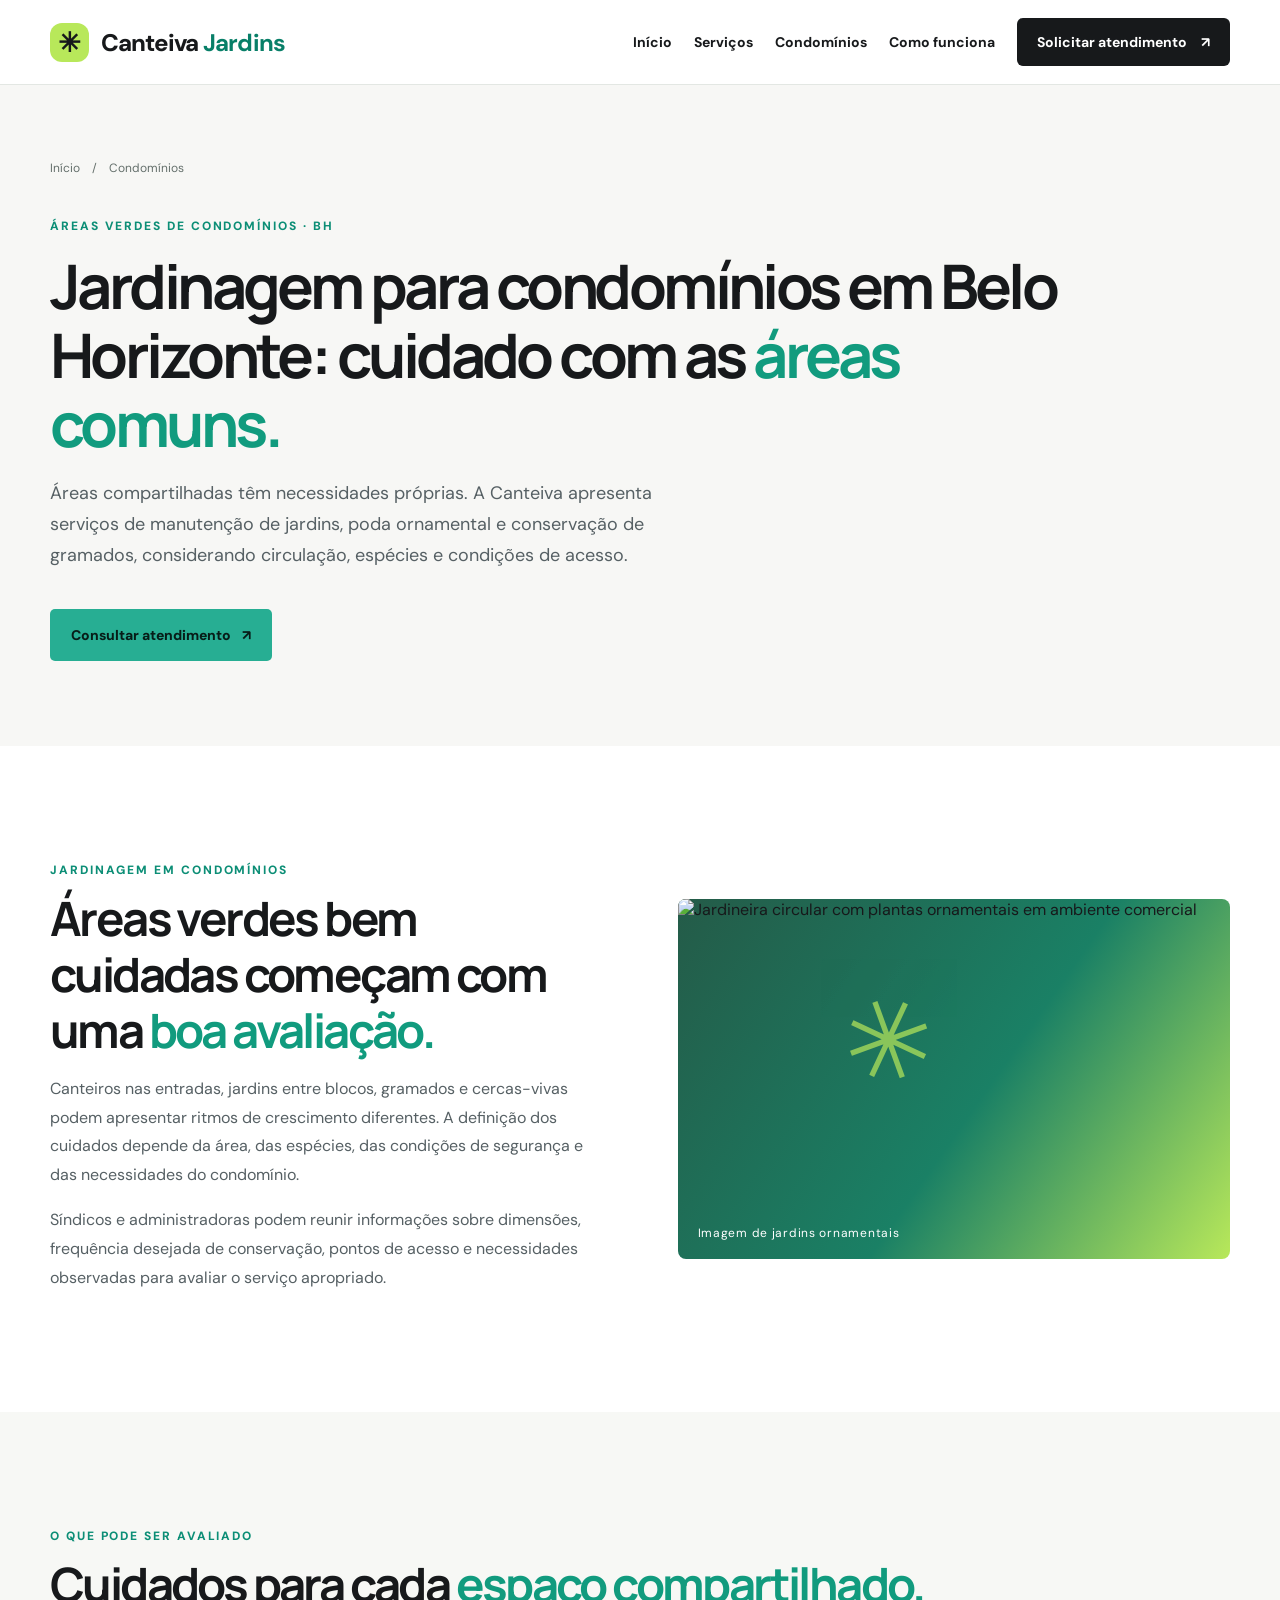
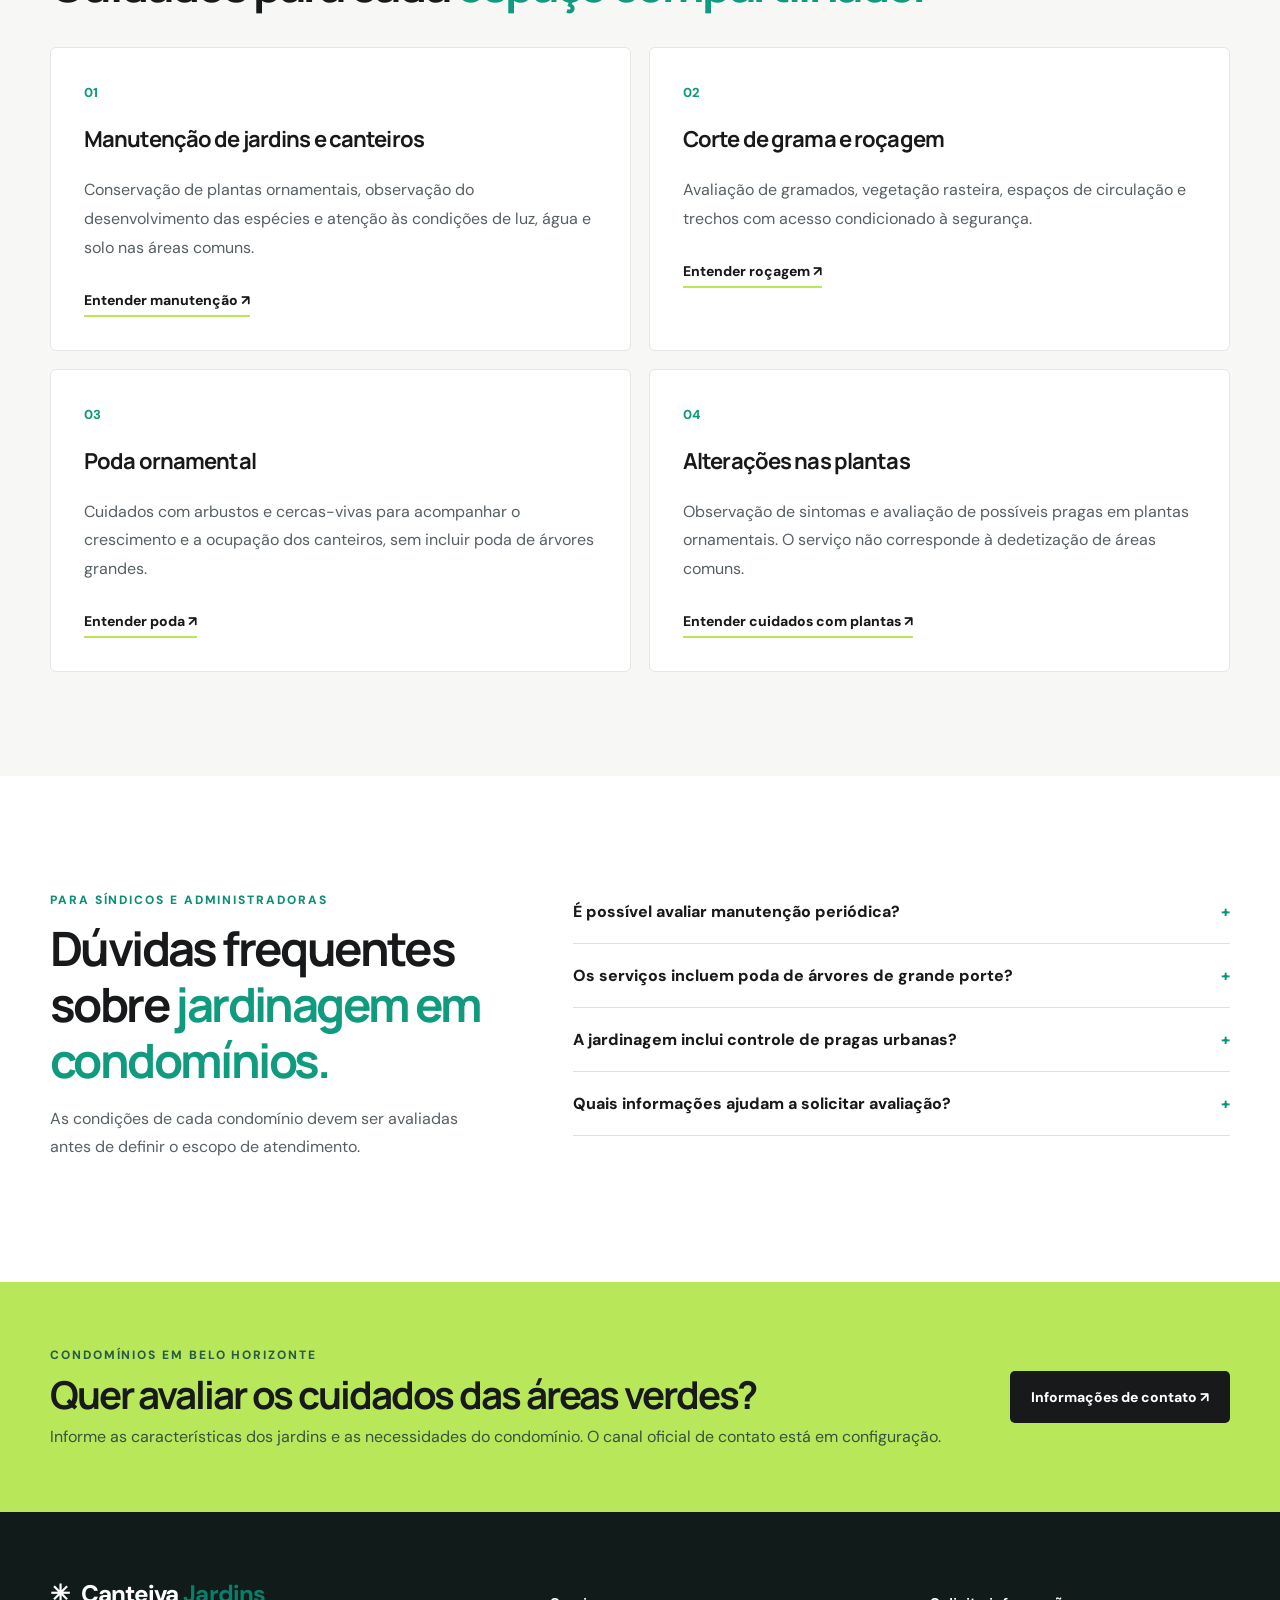
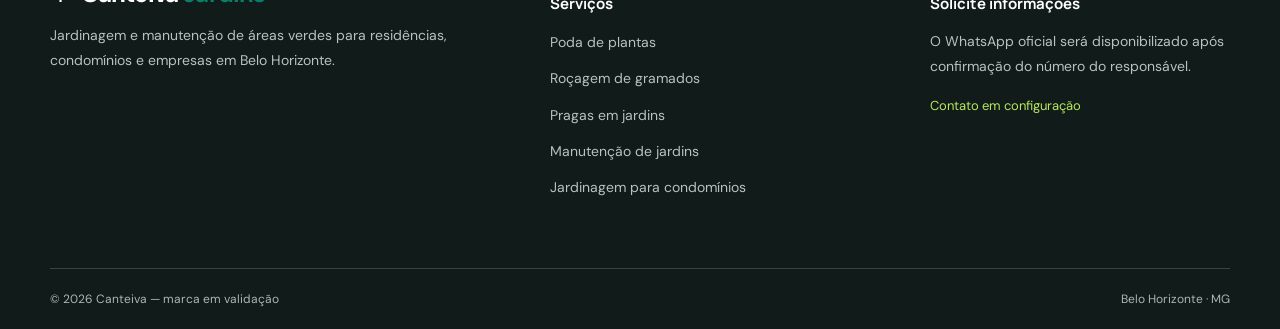
==== jardinagem-para-condominios/index.html @ 98578189 "feat: adota identidade Canteiva e apresenta jardinagem para condominios" ====
<!doctype html><html lang="pt-BR"><head><meta charset="UTF-8"><meta name="viewport" content="width=device-width, initial-scale=1"><meta name="description" content="Canteiva: jardinagem para condomínios em Belo Horizonte. Conheça cuidados com jardins, gramados, arbustos e canteiros em áreas comuns."><meta name="robots" content="index,follow"><meta name="theme-color" content="#17191B"><title>Jardinagem para Condomínios em Belo Horizonte | Canteiva</title><link rel="stylesheet" href="../assets/site.css"><script defer src="../assets/site.js"></script></head><body><header class="site-header"><div class="container nav"><a href="../" class="brand" aria-label="Canteiva: voltar à página inicial"><span class="brand-mark" aria-hidden="true">✳</span><span>Canteiva <b>Jardins</b></span></a><button class="menu-toggle" type="button" aria-controls="site-menu" aria-expanded="false">Menu <span aria-hidden="true">☰</span></button><nav id="site-menu" aria-label="Navegação principal"><a href="../">Início</a><a href="../servicos/">Serviços</a><a href="../jardinagem-para-condominios/" aria-current="page">Condomínios</a><a href="../#como-funciona">Como funciona</a><a class="nav-contact" href="../#contato">Solicitar atendimento <span aria-hidden="true">↗</span></a></nav></div></header><main><section class="page-hero"><div class="container"><nav class="breadcrumbs" aria-label="Você está aqui"><a href="../">Início</a><span>/</span><span>Condomínios</span></nav><p class="kicker">ÁREAS VERDES DE CONDOMÍNIOS · BH</p><h1>Jardinagem para condomínios em Belo Horizonte: cuidado com as <em>áreas comuns.</em></h1><p class="page-lead">Áreas compartilhadas têm necessidades próprias. A Canteiva apresenta serviços de manutenção de jardins, poda ornamental e conservação de gramados, considerando circulação, espécies e condições de acesso.</p><a class="btn btn-primary" href="#contato">Consultar atendimento <span aria-hidden="true">↗</span></a></div></section><section class="section"><div class="container detail-layout"><div><p class="kicker">JARDINAGEM EM CONDOMÍNIOS</p><h2>Áreas verdes bem cuidadas começam com uma <em>boa avaliação.</em></h2><p class="intro-detail">Canteiros nas entradas, jardins entre blocos, gramados e cercas-vivas podem apresentar ritmos de crescimento diferentes. A definição dos cuidados depende da área, das espécies, das condições de segurança e das necessidades do condomínio.</p><p class="intro-detail">Síndicos e administradoras podem reunir informações sobre dimensões, frequência desejada de conservação, pontos de acesso e necessidades observadas para avaliar o serviço apropriado.</p></div><figure class="image-holder detail-image" data-image-placeholder><picture><source type="image/avif" srcset="../images/manutencao-de-jardins/foto-10-jardineira-circular-comercial-480.avif 480w, ../images/manutencao-de-jardins/foto-10-jardineira-circular-comercial-960.avif 960w, ../images/manutencao-de-jardins/foto-10-jardineira-circular-comercial-1400.avif 1400w" sizes="(max-width: 700px) 100vw, 48vw"><source type="image/webp" srcset="../images/manutencao-de-jardins/foto-10-jardineira-circular-comercial-480.webp 480w, ../images/manutencao-de-jardins/foto-10-jardineira-circular-comercial-960.webp 960w, ../images/manutencao-de-jardins/foto-10-jardineira-circular-comercial-1400.webp 1400w" sizes="(max-width: 700px) 100vw, 48vw"><img src="../images/manutencao-de-jardins/foto-10-jardineira-circular-comercial.jpeg" alt="Jardineira circular com plantas ornamentais em ambiente comercial" width="760" height="560" loading="lazy" decoding="async"></picture><figcaption>Imagem de jardins ornamentais</figcaption></figure></div></section><section class="section soft-section"><div class="container"><div class="section-heading"><div><p class="kicker">O QUE PODE SER AVALIADO</p><h2>Cuidados para cada <em>espaço compartilhado.</em></h2></div></div><div class="feature-grid"><article class="feature"><span class="feature-num">01</span><h3>Manutenção de jardins e canteiros</h3><p>Conservação de plantas ornamentais, observação do desenvolvimento das espécies e atenção às condições de luz, água e solo nas áreas comuns.</p><a class="text-link" href="../servicos/manutencao-de-jardins/">Entender manutenção ↗</a></article><article class="feature"><span class="feature-num">02</span><h3>Corte de grama e roçagem</h3><p>Avaliação de gramados, vegetação rasteira, espaços de circulação e trechos com acesso condicionado à segurança.</p><a class="text-link" href="../servicos/rocagem-de-gramados/">Entender roçagem ↗</a></article><article class="feature"><span class="feature-num">03</span><h3>Poda ornamental</h3><p>Cuidados com arbustos e cercas-vivas para acompanhar o crescimento e a ocupação dos canteiros, sem incluir poda de árvores grandes.</p><a class="text-link" href="../servicos/poda-de-plantas/">Entender poda ↗</a></article><article class="feature"><span class="feature-num">04</span><h3>Alterações nas plantas</h3><p>Observação de sintomas e avaliação de possíveis pragas em plantas ornamentais. O serviço não corresponde à dedetização de áreas comuns.</p><a class="text-link" href="../servicos/controle-de-pragas-em-jardins/">Entender cuidados com plantas ↗</a></article></div></div></section><section class="section"><div class="container faq-grid"><div><p class="kicker">PARA SÍNDICOS E ADMINISTRADORAS</p><h2>Dúvidas frequentes sobre <em>jardinagem em condomínios.</em></h2><p>As condições de cada condomínio devem ser avaliadas antes de definir o escopo de atendimento.</p></div><div class="faq-list"><details><summary>É possível avaliar manutenção periódica?</summary><p>Sim. A frequência deve considerar espécies, crescimento, dimensões e necessidades da área comum. A disponibilidade e as condições comerciais precisam ser confirmadas no contato.</p></details><details><summary>Os serviços incluem poda de árvores de grande porte?</summary><p>Não. O escopo descrito é poda ornamental e de arbustos; árvores de grande porte e intervenções próximas à rede elétrica exigem avaliação especializada.</p></details><details><summary>A jardinagem inclui controle de pragas urbanas?</summary><p>Não. O conteúdo refere-se a alterações e pragas em plantas ornamentais, não a dedetização residencial ou de condomínios.</p></details><details><summary>Quais informações ajudam a solicitar avaliação?</summary><p>Descreva a área aproximada, os tipos de vegetação, os serviços desejados, os pontos de acesso e as condições de segurança.</p></details></div></div></section><section class="cta-band"><div class="container cta-inner"><div><p class="kicker">CONDOMÍNIOS EM BELO HORIZONTE</p><h2>Quer avaliar os cuidados das áreas verdes?</h2><p>Informe as características dos jardins e as necessidades do condomínio. O canal oficial de contato está em configuração.</p></div><a class="btn btn-dark" href="#contato">Informações de contato ↗</a></div></section></main><footer class="footer"><div class="container footer-grid"><div><a href="../" class="brand brand-footer">✳ <span>Canteiva <b>Jardins</b></span></a><p>Jardinagem e manutenção de áreas verdes para residências, condomínios e empresas em Belo Horizonte.</p></div><div><h3>Serviços</h3><ul><li><a href="../servicos/poda-de-plantas/">Poda de plantas</a></li><li><a href="../servicos/rocagem-de-gramados/">Roçagem de gramados</a></li><li><a href="../servicos/controle-de-pragas-em-jardins/">Pragas em jardins</a></li><li><a href="../servicos/manutencao-de-jardins/">Manutenção de jardins</a></li><li><a href="../jardinagem-para-condominios/">Jardinagem para condomínios</a></li></ul></div><div id="contato"><h3>Solicite informações</h3><p>O WhatsApp oficial será disponibilizado após confirmação do número do responsável.</p><a href="../#contato" class="footer-note">Contato em configuração</a></div></div><div class="container footer-bottom"><span>© <span data-year>2026</span> Canteiva — marca em validação</span><span>Belo Horizonte · MG</span></div></footer></body></html>
---- assets/site.css ----
@import url('https://fonts.googleapis.com/css2?family=DM+Sans:wght@400;500;600;700;800&family=Manrope:wght@400;500;600;700;800&display=swap');
:root{--ink:#17191b;--muted:#566064;--teal:#27ae93;--lime:#b8e85a;--yellow:#ffd426;--off:#f7f7f5;--line:#e3e7e3}*{box-sizing:border-box}html{scroll-behavior:smooth}body{margin:0;color:var(--ink);font-family:'DM Sans',Arial,sans-serif;background:#fff}a{text-decoration:none;color:inherit}button{font:inherit}img{max-width:100%;display:block}.container{width:min(1180px,calc(100% - 40px));margin:auto}.site-header{background:#fff;border-bottom:1px solid var(--line);position:sticky;top:0;z-index:40}.nav{min-height:84px;display:flex;align-items:center;justify-content:space-between;gap:28px}.brand{display:inline-flex;align-items:center;gap:12px;font-weight:800;letter-spacing:-.04em;font-size:24px}.brand b{color:#087f68}.brand-mark{display:grid;place-items:center;background:var(--lime);width:39px;height:39px;border-radius:12px;font-size:27px}.site-header nav{display:flex;align-items:center;gap:34px;font-weight:700;font-size:14px}.site-header nav>a:not(.nav-contact):hover,.text-link:hover{color:#087f68}.nav-contact{background:var(--ink);color:#fff;padding:15px 20px;border-radius:6px}.nav-contact span,.text-link span,.btn span{margin-left:11px}.menu-toggle{display:none;border:0;background:transparent;font-weight:700}.hero{background:var(--off);overflow:hidden}.hero-layout{display:grid;grid-template-columns:1.08fr .92fr;min-height:630px;gap:54px;align-items:center;padding:64px 0}.eyebrow,.kicker{font-weight:800;font-size:12px;letter-spacing:.16em;color:#0c8e76;text-transform:uppercase}.dot{display:inline-block;background:var(--teal);width:8px;height:8px;border-radius:50%;margin-right:7px}.hero h1,h1,h2,h3{font-family:Manrope,Arial,sans-serif}.hero h1{font-size:clamp(45px,5.1vw,73px);line-height:1.1;letter-spacing:-.065em;margin:24px 0}.hero h1 em,h2 em,.page-hero h1 em{font-style:normal;color:#119b7e}.hero-copy>p,.page-lead{font-size:18px;line-height:1.7;color:var(--muted);max-width:620px}.hero-actions{display:flex;flex-wrap:wrap;gap:12px;margin-top:32px}.btn{display:inline-flex;align-items:center;justify-content:center;min-height:52px;padding:14px 21px;border-radius:5px;font-weight:800;font-size:14px;transition:transform .2s}.btn:hover{transform:translateY(-2px)}.btn-primary{background:var(--teal);color:#071d18}.btn-secondary{background:#fff;color:var(--ink);border:1px solid var(--line)}.btn-dark{background:var(--ink);color:#fff}.btn-lime{background:var(--lime);color:var(--ink)}.hero-foot{display:flex;gap:24px;flex-wrap:wrap;border-top:1px solid #d8dfda;padding-top:23px;margin-top:54px;color:#53605d;font-size:12px;font-weight:700}.hero-foot b{font-size:23px;color:var(--ink)}.hero-media{position:relative;min-width:0}.image-holder{margin:0;overflow:hidden;position:relative;background:linear-gradient(125deg,#245b48,#1a8065 55%,#b8e85a);min-height:180px}.image-holder img{width:100%;height:100%;object-fit:cover}.image-holder figcaption{display:none}.image-holder.missing-image:before{content:'✳';font-size:110px;color:#b8e85a;opacity:.7;position:absolute;left:30%;top:20%;transform:rotate(-20deg)}.image-holder.missing-image figcaption{display:block;position:absolute;bottom:18px;left:20px;color:#fff;font-size:12px;letter-spacing:.06em}.hero-picture{height:500px;border-radius:5px 75px 5px 5px;box-shadow:22px 22px 0 #d6e9d9}.media-sticker{display:flex;align-items:center;gap:13px;position:absolute;bottom:26px;left:-25px;padding:15px 24px;background:var(--yellow);font-weight:800;line-height:1.3;font-size:14px}.sticker-symbol{font-size:33px}.section{padding:104px 0}.section-heading{display:flex;align-items:end;justify-content:space-between;gap:36px;margin-bottom:34px}.section-heading h2,.editorial h2,.contrast-section h2,.faq-grid h2,.detail-layout h2{font-size:clamp(31px,3.7vw,49px);line-height:1.18;letter-spacing:-.055em;margin:13px 0 0}.section-heading>p{max-width:410px;line-height:1.7;color:var(--muted)}.service-grid{display:grid;grid-template-columns:repeat(4,1fr);gap:18px}.service-card{border:1px solid var(--line);border-radius:8px;overflow:hidden;background:#fff;display:flex;flex-direction:column}.service-card .image-holder{height:210px}.card-content{padding:24px;display:flex;flex:1;flex-direction:column}.card-index{color:#15987c;letter-spacing:.13em;font-size:10px;font-weight:800}.card-content h3{font-size:22px;letter-spacing:-.045em;line-height:1.25;margin:15px 0}.card-content p{color:var(--muted);font-size:14px;line-height:1.65;margin:0 0 22px}.text-link{font-weight:800;font-size:14px;border-bottom:2px solid var(--lime);padding-bottom:6px;align-self:flex-start;margin-top:auto}.section-action{text-align:center;margin-top:32px}.contrast-section{background:var(--ink);color:#fff;padding:95px 0}.contrast-grid{display:grid;grid-template-columns:1fr 1fr;gap:90px}.kicker-light{color:var(--lime)}.contrast-section h2{margin:17px 0 20px}.contrast-section h2 span{color:var(--lime)}.contrast-section p:not(.kicker){color:#b8c2c0;line-height:1.8}.contrast-section .btn{margin-top:22px}.steps{margin:0;padding:0;list-style:none}.steps li{display:flex;gap:25px;border-bottom:1px solid #38413f;padding:22px 0}.steps li>span{font-size:15px;font-weight:800;color:var(--lime)}.steps h3{font-size:19px;margin:0}.steps p{margin:9px 0 0;font-size:14px}.editorial-grid{display:grid;grid-template-columns:1fr 1fr;gap:80px;align-items:center}.editorial-image{height:410px;border-radius:8px}.editorial h2{margin:17px 0}.editorial-grid p:not(.kicker){color:var(--muted);line-height:1.85;margin-bottom:24px}.cta-band{background:var(--lime);padding:65px 0}.cta-inner{display:flex;justify-content:space-between;align-items:center;gap:40px}.cta-band .kicker{color:#285b48}.cta-inner h2{font-size:clamp(26px,3vw,39px);letter-spacing:-.055em;margin:5px 0}.cta-inner p{color:#34543f;margin:0}.footer{background:#101b1a;color:#fff;padding-top:66px}.footer-grid{display:grid;grid-template-columns:1.4fr 1fr 1fr;gap:80px}.brand-footer b{color:var(--lime)}.footer h3{font-size:15px}.footer p,.footer li{color:#b6c3be;line-height:1.8;font-size:14px}.footer ul{padding:0;list-style:none}.footer li{margin-bottom:11px}.footer li a:hover{color:var(--lime)}.footer-note{font-size:13px;color:var(--lime)}.footer-bottom{border-top:1px solid #344441;margin-top:52px;padding:22px 0;display:flex;justify-content:space-between;gap:15px;font-size:12px;color:#a9b8b2}.page-hero{background:var(--off);padding:75px 0 85px}.page-hero h1{max-width:1050px;font-size:clamp(37px,4.8vw,64px);line-height:1.12;letter-spacing:-.058em;margin:18px 0 20px}.page-hero .btn{margin-top:21px}.breadcrumbs{display:flex;flex-wrap:wrap;gap:12px;color:#65706c;font-size:12px;margin-bottom:42px}.breadcrumbs a:hover{color:#078b71}.detail-layout{display:grid;grid-template-columns:1fr 1fr;gap:75px;align-items:center}.intro-detail,.faq-grid>div>p:not(.kicker){color:var(--muted);line-height:1.8}.detail-image{height:360px;border-radius:8px}.soft-section{background:#f7f8f5}.feature-grid{display:grid;grid-template-columns:repeat(2,1fr);gap:18px}.feature{background:#fff;border:1px solid var(--line);padding:33px;border-radius:6px}.feature-num{font-size:13px;font-weight:800;color:#0f997a}.feature h3{font-size:22px;letter-spacing:-.04em}.feature p{line-height:1.8;color:var(--muted)}.faq-grid{display:grid;grid-template-columns:.8fr 1.2fr;gap:85px}.faq-list details{border-bottom:1px solid #dce3df;padding:21px 0}.faq-list summary{font-weight:800;cursor:pointer;list-style:none;position:relative;padding-right:25px}.faq-list summary:after{content:'+';position:absolute;right:0;color:#069476}.faq-list details[open] summary:after{content:'−'}.faq-list details p{color:var(--muted);line-height:1.75;font-size:15px}a:focus-visible,button:focus-visible,summary:focus-visible{outline:3px solid #096b53;outline-offset:4px}@media(max-width:1000px){.service-grid{grid-template-columns:repeat(2,1fr)}.hero-layout{gap:25px}.hero h1{font-size:51px}.contrast-grid{gap:40px}}@media(max-width:700px){.container{width:min(100% - 32px,1180px)}.nav{min-height:70px}.brand{font-size:21px}.menu-toggle{display:flex;gap:9px;align-items:center}.site-header nav{display:none;position:absolute;top:69px;left:0;right:0;background:#fff;border-bottom:1px solid var(--line);padding:20px;flex-direction:column;align-items:stretch;gap:22px}.site-header nav.is-open{display:flex}.hero-layout,.detail-layout,.contrast-grid,.editorial-grid,.faq-grid{grid-template-columns:1fr}.hero-layout{padding:55px 0 75px}.hero h1{font-size:46px}.hero-media{margin:14px 13px 0 0}.hero-picture{height:330px}.media-sticker{left:-10px}.hero-foot{margin-top:33px}.section{padding:65px 0}.section-heading{display:block}.section-heading>p{margin-top:20px}.service-grid{grid-template-columns:1fr}.service-card .image-holder{height:230px}.contrast-section{padding:60px 0}.editorial-image{height:320px}.editorial-grid{gap:35px}.cta-inner{display:block}.cta-inner .btn{margin-top:25px}.footer-grid{grid-template-columns:1fr;gap:30px}.footer-bottom{display:block}.footer-bottom span{display:block;margin:8px 0}.page-hero{padding:38px 0 60px}.page-hero h1{font-size:37px}.feature-grid{grid-template-columns:1fr}.feature{padding:24px}.faq-grid{gap:24px}}@media(prefers-reduced-motion:reduce){html{scroll-behavior:auto}.btn{transition:none}}
/* Enquadramentos responsivos das fotografias por contexto visual. */
.image-holder picture{display:block;width:100%;height:100%}
.image-holder picture img{width:100%;height:100%;object-fit:cover;object-position:center center}
.hero-picture picture img{object-position:52% 45%}
.editorial-image picture img{object-position:center 48%}
.service-card .image-holder:has(img[src*="foto-04"]) picture img{object-position:52% 45%}
.service-card .image-holder:has(img[src*="foto-08"]) picture img{object-position:center 57%}
.service-card .image-holder:has(img[src*="foto-17"]) picture img{object-position:center 42%}
.service-card .image-holder:has(img[src*="foto-10"]) picture img{object-position:center 45%}
.detail-image picture img{object-position:center 45%}
@media(max-width:700px){.hero-picture picture img{object-position:center 46%}.service-card .image-holder picture img{object-position:center 50%}.detail-image picture img{object-position:center 44%}.editorial-image picture img{object-position:center 45%}}

/* Evidenciar o gramado na fotografia vertical de roçagem em cards. */
.service-card .image-holder:has(img[src*="foto-08"]) picture img{object-position:center 10%}
@media(max-width:700px){.service-card .image-holder:has(img[src*="foto-08"]) picture img{object-position:center 12%}}

/* Evita quebra do ano no rodapé mobile. */
@media(max-width:700px){.footer-bottom > span > span{display:inline}}

.brand b{color:#087f68}.condo-feature{background:#f7f7f5}.condo-feature-grid{display:grid;grid-template-columns:1.15fr .85fr;align-items:center;gap:72px}.condo-feature-grid h2{font-size:clamp(32px,3.5vw,48px);line-height:1.2;letter-spacing:-.055em}.condo-feature-grid p:not(.kicker){line-height:1.8;color:var(--muted)}.condo-feature-grid .btn{margin-top:18px}.condo-feature-panel{background:#173f36;color:#fff;padding:44px;border-radius:8px}.condo-feature-tag{display:block;color:#b8e85a;letter-spacing:.12em;font-size:12px;font-weight:800}.condo-feature-panel h3{font-size:28px;letter-spacing:-.04em;line-height:1.2}.condo-feature-panel ul{padding-left:20px;line-height:2}.condo-service-link{border-top:1px solid #e3e7e3}.feature .text-link{display:inline-block;margin-top:12px}.brand{white-space:nowrap}.site-header nav{gap:22px}@media(max-width:1000px){.site-header nav{gap:14px}.condo-feature-grid{gap:35px}}@media(max-width:700px){.condo-feature-grid{grid-template-columns:1fr}.condo-feature-panel{padding:28px}.site-header nav{gap:22px}.brand{font-size:19px}}
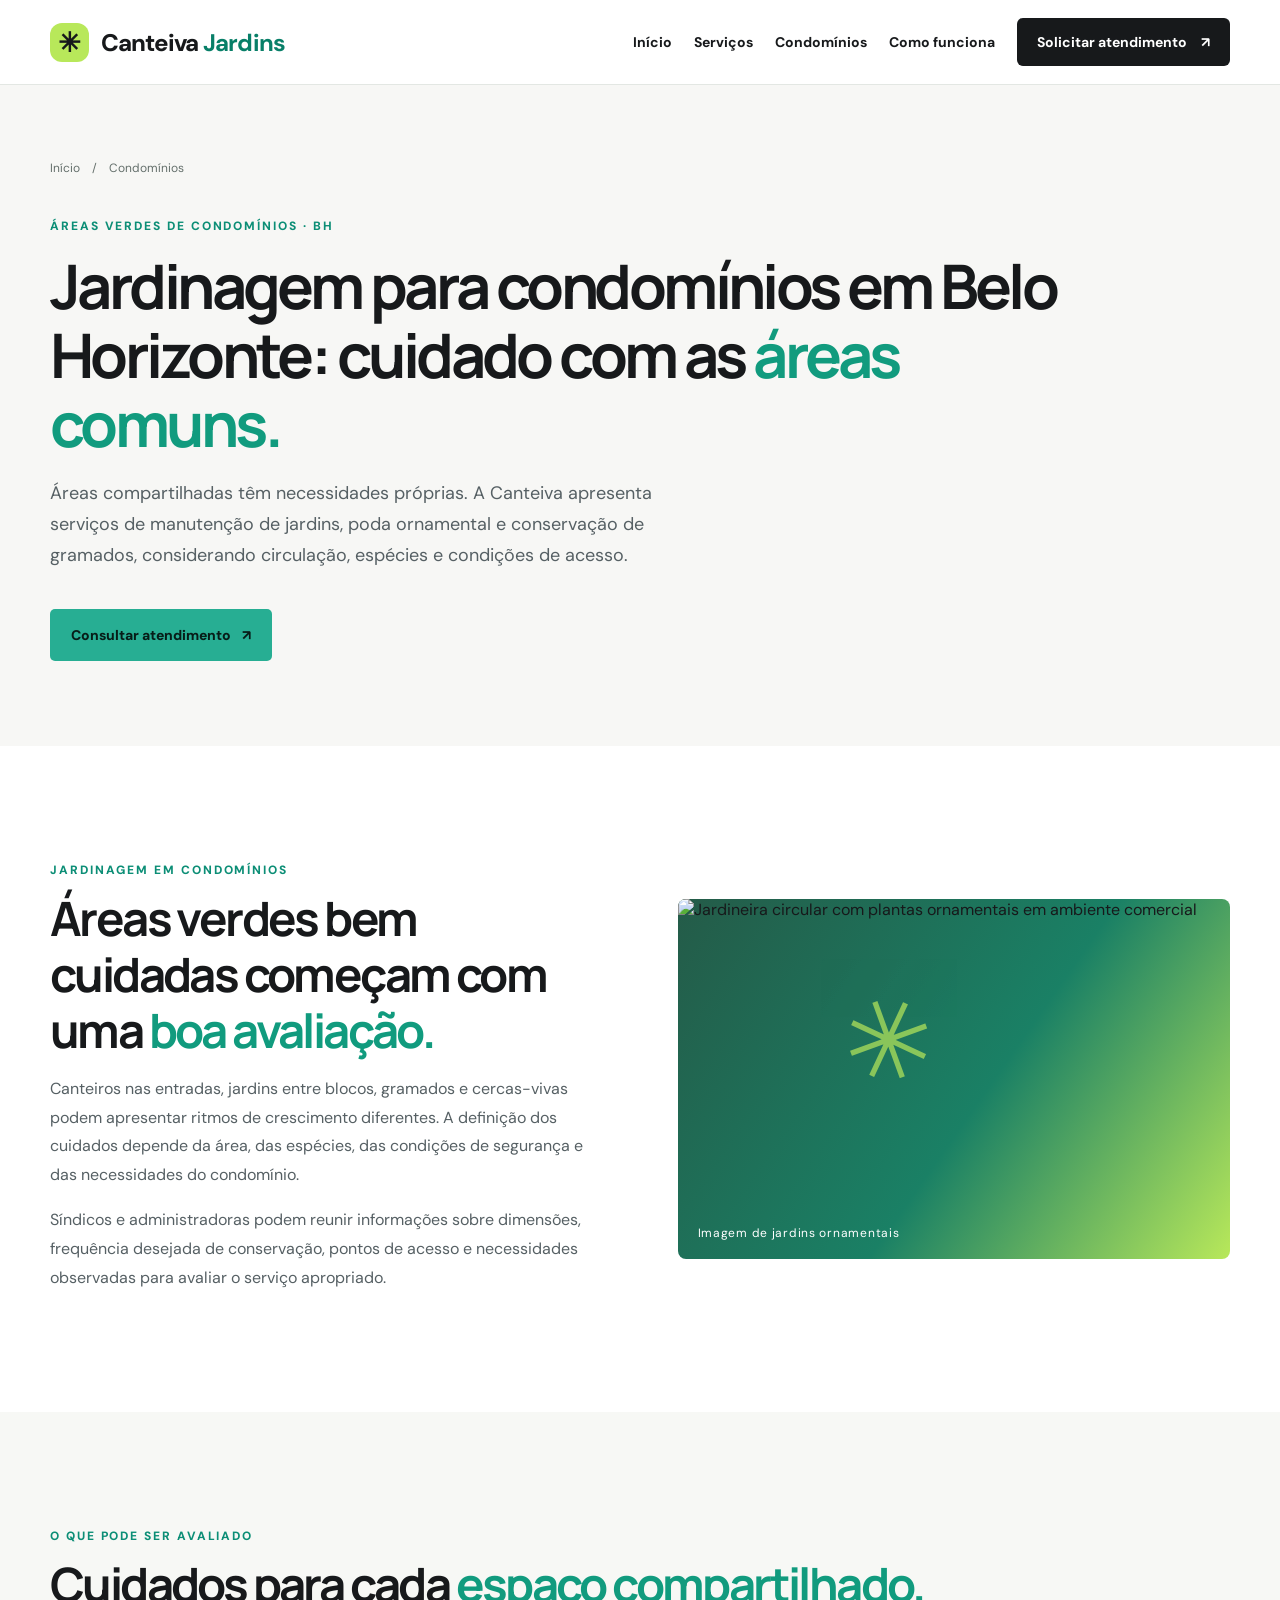
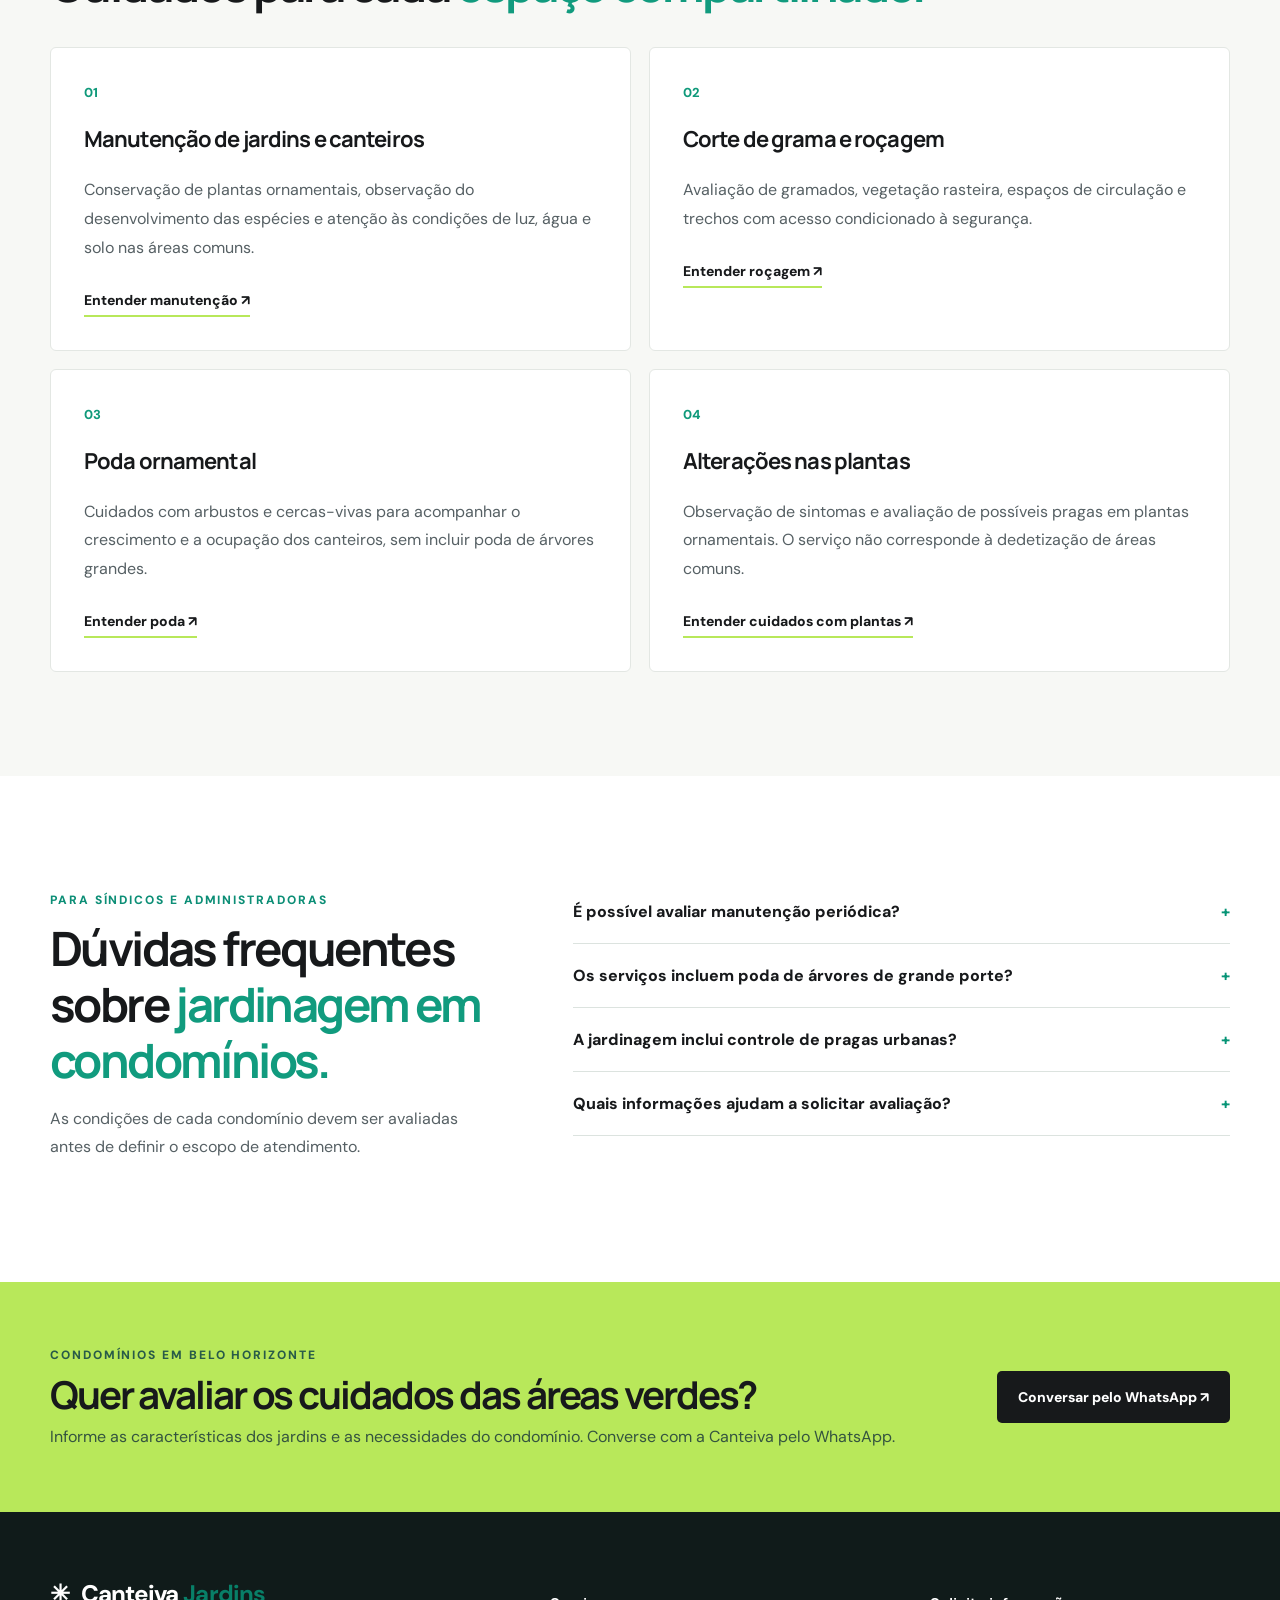
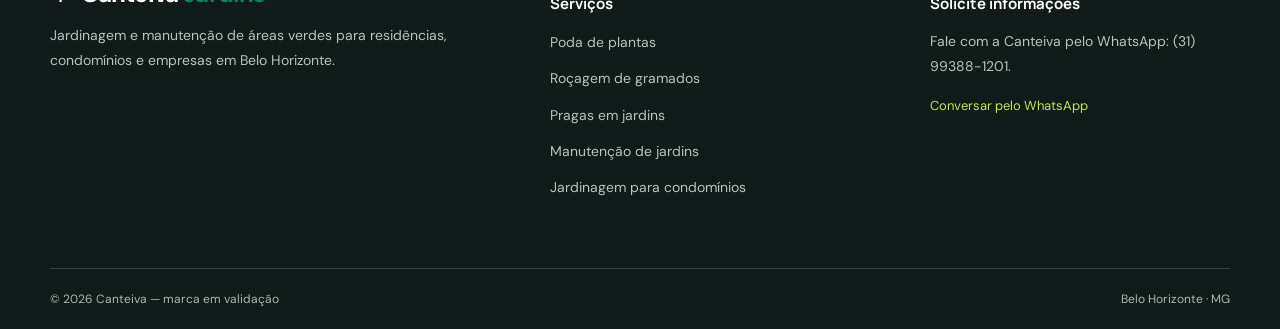
==== commit 695246f9: "feat: links de contato WhatsApp com mensagens por servico" ====
--- a/jardinagem-para-condominios/index.html
+++ b/jardinagem-para-condominios/index.html
@@ -1 +1 @@
-<!doctype html><html lang="pt-BR"><head><meta charset="UTF-8"><meta name="viewport" content="width=device-width, initial-scale=1"><meta name="description" content="Canteiva: jardinagem para condomínios em Belo Horizonte. Conheça cuidados com jardins, gramados, arbustos e canteiros em áreas comuns."><meta name="robots" content="index,follow"><meta name="theme-color" content="#17191B"><title>Jardinagem para Condomínios em Belo Horizonte | Canteiva</title><link rel="stylesheet" href="../assets/site.css"><script defer src="../assets/site.js"></script></head><body><header class="site-header"><div class="container nav"><a href="../" class="brand" aria-label="Canteiva: voltar à página inicial"><span class="brand-mark" aria-hidden="true">✳</span><span>Canteiva <b>Jardins</b></span></a><button class="menu-toggle" type="button" aria-controls="site-menu" aria-expanded="false">Menu <span aria-hidden="true">☰</span></button><nav id="site-menu" aria-label="Navegação principal"><a href="../">Início</a><a href="../servicos/">Serviços</a><a href="../jardinagem-para-condominios/" aria-current="page">Condomínios</a><a href="../#como-funciona">Como funciona</a><a class="nav-contact" href="../#contato">Solicitar atendimento <span aria-hidden="true">↗</span></a></nav></div></header><main><section class="page-hero"><div class="container"><nav class="breadcrumbs" aria-label="Você está aqui"><a href="../">Início</a><span>/</span><span>Condomínios</span></nav><p class="kicker">ÁREAS VERDES DE CONDOMÍNIOS · BH</p><h1>Jardinagem para condomínios em Belo Horizonte: cuidado com as <em>áreas comuns.</em></h1><p class="page-lead">Áreas compartilhadas têm necessidades próprias. A Canteiva apresenta serviços de manutenção de jardins, poda ornamental e conservação de gramados, considerando circulação, espécies e condições de acesso.</p><a class="btn btn-primary" href="#contato">Consultar atendimento <span aria-hidden="true">↗</span></a></div></section><section class="section"><div class="container detail-layout"><div><p class="kicker">JARDINAGEM EM CONDOMÍNIOS</p><h2>Áreas verdes bem cuidadas começam com uma <em>boa avaliação.</em></h2><p class="intro-detail">Canteiros nas entradas, jardins entre blocos, gramados e cercas-vivas podem apresentar ritmos de crescimento diferentes. A definição dos cuidados depende da área, das espécies, das condições de segurança e das necessidades do condomínio.</p><p class="intro-detail">Síndicos e administradoras podem reunir informações sobre dimensões, frequência desejada de conservação, pontos de acesso e necessidades observadas para avaliar o serviço apropriado.</p></div><figure class="image-holder detail-image" data-image-placeholder><picture><source type="image/avif" srcset="../images/manutencao-de-jardins/foto-10-jardineira-circular-comercial-480.avif 480w, ../images/manutencao-de-jardins/foto-10-jardineira-circular-comercial-960.avif 960w, ../images/manutencao-de-jardins/foto-10-jardineira-circular-comercial-1400.avif 1400w" sizes="(max-width: 700px) 100vw, 48vw"><source type="image/webp" srcset="../images/manutencao-de-jardins/foto-10-jardineira-circular-comercial-480.webp 480w, ../images/manutencao-de-jardins/foto-10-jardineira-circular-comercial-960.webp 960w, ../images/manutencao-de-jardins/foto-10-jardineira-circular-comercial-1400.webp 1400w" sizes="(max-width: 700px) 100vw, 48vw"><img src="../images/manutencao-de-jardins/foto-10-jardineira-circular-comercial.jpeg" alt="Jardineira circular com plantas ornamentais em ambiente comercial" width="760" height="560" loading="lazy" decoding="async"></picture><figcaption>Imagem de jardins ornamentais</figcaption></figure></div></section><section class="section soft-section"><div class="container"><div class="section-heading"><div><p class="kicker">O QUE PODE SER AVALIADO</p><h2>Cuidados para cada <em>espaço compartilhado.</em></h2></div></div><div class="feature-grid"><article class="feature"><span class="feature-num">01</span><h3>Manutenção de jardins e canteiros</h3><p>Conservação de plantas ornamentais, observação do desenvolvimento das espécies e atenção às condições de luz, água e solo nas áreas comuns.</p><a class="text-link" href="../servicos/manutencao-de-jardins/">Entender manutenção ↗</a></article><article class="feature"><span class="feature-num">02</span><h3>Corte de grama e roçagem</h3><p>Avaliação de gramados, vegetação rasteira, espaços de circulação e trechos com acesso condicionado à segurança.</p><a class="text-link" href="../servicos/rocagem-de-gramados/">Entender roçagem ↗</a></article><article class="feature"><span class="feature-num">03</span><h3>Poda ornamental</h3><p>Cuidados com arbustos e cercas-vivas para acompanhar o crescimento e a ocupação dos canteiros, sem incluir poda de árvores grandes.</p><a class="text-link" href="../servicos/poda-de-plantas/">Entender poda ↗</a></article><article class="feature"><span class="feature-num">04</span><h3>Alterações nas plantas</h3><p>Observação de sintomas e avaliação de possíveis pragas em plantas ornamentais. O serviço não corresponde à dedetização de áreas comuns.</p><a class="text-link" href="../servicos/controle-de-pragas-em-jardins/">Entender cuidados com plantas ↗</a></article></div></div></section><section class="section"><div class="container faq-grid"><div><p class="kicker">PARA SÍNDICOS E ADMINISTRADORAS</p><h2>Dúvidas frequentes sobre <em>jardinagem em condomínios.</em></h2><p>As condições de cada condomínio devem ser avaliadas antes de definir o escopo de atendimento.</p></div><div class="faq-list"><details><summary>É possível avaliar manutenção periódica?</summary><p>Sim. A frequência deve considerar espécies, crescimento, dimensões e necessidades da área comum. A disponibilidade e as condições comerciais precisam ser confirmadas no contato.</p></details><details><summary>Os serviços incluem poda de árvores de grande porte?</summary><p>Não. O escopo descrito é poda ornamental e de arbustos; árvores de grande porte e intervenções próximas à rede elétrica exigem avaliação especializada.</p></details><details><summary>A jardinagem inclui controle de pragas urbanas?</summary><p>Não. O conteúdo refere-se a alterações e pragas em plantas ornamentais, não a dedetização residencial ou de condomínios.</p></details><details><summary>Quais informações ajudam a solicitar avaliação?</summary><p>Descreva a área aproximada, os tipos de vegetação, os serviços desejados, os pontos de acesso e as condições de segurança.</p></details></div></div></section><section class="cta-band"><div class="container cta-inner"><div><p class="kicker">CONDOMÍNIOS EM BELO HORIZONTE</p><h2>Quer avaliar os cuidados das áreas verdes?</h2><p>Informe as características dos jardins e as necessidades do condomínio. O canal oficial de contato está em configuração.</p></div><a class="btn btn-dark" href="#contato">Informações de contato ↗</a></div></section></main><footer class="footer"><div class="container footer-grid"><div><a href="../" class="brand brand-footer">✳ <span>Canteiva <b>Jardins</b></span></a><p>Jardinagem e manutenção de áreas verdes para residências, condomínios e empresas em Belo Horizonte.</p></div><div><h3>Serviços</h3><ul><li><a href="../servicos/poda-de-plantas/">Poda de plantas</a></li><li><a href="../servicos/rocagem-de-gramados/">Roçagem de gramados</a></li><li><a href="../servicos/controle-de-pragas-em-jardins/">Pragas em jardins</a></li><li><a href="../servicos/manutencao-de-jardins/">Manutenção de jardins</a></li><li><a href="../jardinagem-para-condominios/">Jardinagem para condomínios</a></li></ul></div><div id="contato"><h3>Solicite informações</h3><p>O WhatsApp oficial será disponibilizado após confirmação do número do responsável.</p><a href="../#contato" class="footer-note">Contato em configuração</a></div></div><div class="container footer-bottom"><span>© <span data-year>2026</span> Canteiva — marca em validação</span><span>Belo Horizonte · MG</span></div></footer></body></html>+<!doctype html><html lang="pt-BR"><head><meta charset="UTF-8"><meta name="viewport" content="width=device-width, initial-scale=1"><meta name="description" content="Canteiva: jardinagem para condomínios em Belo Horizonte. Conheça cuidados com jardins, gramados, arbustos e canteiros em áreas comuns."><meta name="robots" content="index,follow"><meta name="theme-color" content="#17191B"><title>Jardinagem para Condomínios em Belo Horizonte | Canteiva</title><link rel="stylesheet" href="../assets/site.css"><script defer src="../assets/site.js"></script></head><body><header class="site-header"><div class="container nav"><a href="../" class="brand" aria-label="Canteiva: voltar à página inicial"><span class="brand-mark" aria-hidden="true">✳</span><span>Canteiva <b>Jardins</b></span></a><button class="menu-toggle" type="button" aria-controls="site-menu" aria-expanded="false">Menu <span aria-hidden="true">☰</span></button><nav id="site-menu" aria-label="Navegação principal"><a href="../">Início</a><a href="../servicos/">Serviços</a><a href="../jardinagem-para-condominios/" aria-current="page">Condomínios</a><a href="../#como-funciona">Como funciona</a><a class="nav-contact" href="https://wa.me/5531993881201?text=Ol%C3%A1!%20Conheci%20a%20Canteiva%20pelo%20site%20e%20gostaria%20de%20informa%C3%A7%C3%B5es%20e%20um%20or%C3%A7amento%20para%20manuten%C3%A7%C3%A3o%20das%20%C3%A1reas%20verdes%20de%20um%20condom%C3%ADnio%20em%20Belo%20Horizonte." target="_blank" rel="noopener noreferrer" aria-label="Conversar com a Canteiva pelo WhatsApp">Solicitar atendimento <span aria-hidden="true">↗</span></a></nav></div></header><main><section class="page-hero"><div class="container"><nav class="breadcrumbs" aria-label="Você está aqui"><a href="../">Início</a><span>/</span><span>Condomínios</span></nav><p class="kicker">ÁREAS VERDES DE CONDOMÍNIOS · BH</p><h1>Jardinagem para condomínios em Belo Horizonte: cuidado com as <em>áreas comuns.</em></h1><p class="page-lead">Áreas compartilhadas têm necessidades próprias. A Canteiva apresenta serviços de manutenção de jardins, poda ornamental e conservação de gramados, considerando circulação, espécies e condições de acesso.</p><a class="btn btn-primary" href="https://wa.me/5531993881201?text=Ol%C3%A1!%20Conheci%20a%20Canteiva%20pelo%20site%20e%20gostaria%20de%20informa%C3%A7%C3%B5es%20e%20um%20or%C3%A7amento%20para%20manuten%C3%A7%C3%A3o%20das%20%C3%A1reas%20verdes%20de%20um%20condom%C3%ADnio%20em%20Belo%20Horizonte." target="_blank" rel="noopener noreferrer" aria-label="Conversar com a Canteiva pelo WhatsApp">Consultar atendimento <span aria-hidden="true">↗</span></a></div></section><section class="section"><div class="container detail-layout"><div><p class="kicker">JARDINAGEM EM CONDOMÍNIOS</p><h2>Áreas verdes bem cuidadas começam com uma <em>boa avaliação.</em></h2><p class="intro-detail">Canteiros nas entradas, jardins entre blocos, gramados e cercas-vivas podem apresentar ritmos de crescimento diferentes. A definição dos cuidados depende da área, das espécies, das condições de segurança e das necessidades do condomínio.</p><p class="intro-detail">Síndicos e administradoras podem reunir informações sobre dimensões, frequência desejada de conservação, pontos de acesso e necessidades observadas para avaliar o serviço apropriado.</p></div><figure class="image-holder detail-image" data-image-placeholder><picture><source type="image/avif" srcset="../images/manutencao-de-jardins/foto-10-jardineira-circular-comercial-480.avif 480w, ../images/manutencao-de-jardins/foto-10-jardineira-circular-comercial-960.avif 960w, ../images/manutencao-de-jardins/foto-10-jardineira-circular-comercial-1400.avif 1400w" sizes="(max-width: 700px) 100vw, 48vw"><source type="image/webp" srcset="../images/manutencao-de-jardins/foto-10-jardineira-circular-comercial-480.webp 480w, ../images/manutencao-de-jardins/foto-10-jardineira-circular-comercial-960.webp 960w, ../images/manutencao-de-jardins/foto-10-jardineira-circular-comercial-1400.webp 1400w" sizes="(max-width: 700px) 100vw, 48vw"><img src="../images/manutencao-de-jardins/foto-10-jardineira-circular-comercial.jpeg" alt="Jardineira circular com plantas ornamentais em ambiente comercial" width="760" height="560" loading="lazy" decoding="async"></picture><figcaption>Imagem de jardins ornamentais</figcaption></figure></div></section><section class="section soft-section"><div class="container"><div class="section-heading"><div><p class="kicker">O QUE PODE SER AVALIADO</p><h2>Cuidados para cada <em>espaço compartilhado.</em></h2></div></div><div class="feature-grid"><article class="feature"><span class="feature-num">01</span><h3>Manutenção de jardins e canteiros</h3><p>Conservação de plantas ornamentais, observação do desenvolvimento das espécies e atenção às condições de luz, água e solo nas áreas comuns.</p><a class="text-link" href="../servicos/manutencao-de-jardins/">Entender manutenção ↗</a></article><article class="feature"><span class="feature-num">02</span><h3>Corte de grama e roçagem</h3><p>Avaliação de gramados, vegetação rasteira, espaços de circulação e trechos com acesso condicionado à segurança.</p><a class="text-link" href="../servicos/rocagem-de-gramados/">Entender roçagem ↗</a></article><article class="feature"><span class="feature-num">03</span><h3>Poda ornamental</h3><p>Cuidados com arbustos e cercas-vivas para acompanhar o crescimento e a ocupação dos canteiros, sem incluir poda de árvores grandes.</p><a class="text-link" href="../servicos/poda-de-plantas/">Entender poda ↗</a></article><article class="feature"><span class="feature-num">04</span><h3>Alterações nas plantas</h3><p>Observação de sintomas e avaliação de possíveis pragas em plantas ornamentais. O serviço não corresponde à dedetização de áreas comuns.</p><a class="text-link" href="../servicos/controle-de-pragas-em-jardins/">Entender cuidados com plantas ↗</a></article></div></div></section><section class="section"><div class="container faq-grid"><div><p class="kicker">PARA SÍNDICOS E ADMINISTRADORAS</p><h2>Dúvidas frequentes sobre <em>jardinagem em condomínios.</em></h2><p>As condições de cada condomínio devem ser avaliadas antes de definir o escopo de atendimento.</p></div><div class="faq-list"><details><summary>É possível avaliar manutenção periódica?</summary><p>Sim. A frequência deve considerar espécies, crescimento, dimensões e necessidades da área comum. A disponibilidade e as condições comerciais precisam ser confirmadas no contato.</p></details><details><summary>Os serviços incluem poda de árvores de grande porte?</summary><p>Não. O escopo descrito é poda ornamental e de arbustos; árvores de grande porte e intervenções próximas à rede elétrica exigem avaliação especializada.</p></details><details><summary>A jardinagem inclui controle de pragas urbanas?</summary><p>Não. O conteúdo refere-se a alterações e pragas em plantas ornamentais, não a dedetização residencial ou de condomínios.</p></details><details><summary>Quais informações ajudam a solicitar avaliação?</summary><p>Descreva a área aproximada, os tipos de vegetação, os serviços desejados, os pontos de acesso e as condições de segurança.</p></details></div></div></section><section class="cta-band"><div class="container cta-inner"><div><p class="kicker">CONDOMÍNIOS EM BELO HORIZONTE</p><h2>Quer avaliar os cuidados das áreas verdes?</h2><p>Informe as características dos jardins e as necessidades do condomínio. Converse com a Canteiva pelo WhatsApp.</p></div><a class="btn btn-dark" href="https://wa.me/5531993881201?text=Ol%C3%A1!%20Conheci%20a%20Canteiva%20pelo%20site%20e%20gostaria%20de%20informa%C3%A7%C3%B5es%20e%20um%20or%C3%A7amento%20para%20manuten%C3%A7%C3%A3o%20das%20%C3%A1reas%20verdes%20de%20um%20condom%C3%ADnio%20em%20Belo%20Horizonte." target="_blank" rel="noopener noreferrer" aria-label="Conversar com a Canteiva pelo WhatsApp">Conversar pelo WhatsApp ↗</a></div></section></main><footer class="footer"><div class="container footer-grid"><div><a href="../" class="brand brand-footer">✳ <span>Canteiva <b>Jardins</b></span></a><p>Jardinagem e manutenção de áreas verdes para residências, condomínios e empresas em Belo Horizonte.</p></div><div><h3>Serviços</h3><ul><li><a href="../servicos/poda-de-plantas/">Poda de plantas</a></li><li><a href="../servicos/rocagem-de-gramados/">Roçagem de gramados</a></li><li><a href="../servicos/controle-de-pragas-em-jardins/">Pragas em jardins</a></li><li><a href="../servicos/manutencao-de-jardins/">Manutenção de jardins</a></li><li><a href="../jardinagem-para-condominios/">Jardinagem para condomínios</a></li></ul></div><div id="contato"><h3>Solicite informações</h3><p>Fale com a Canteiva pelo WhatsApp: (31) 99388-1201.</p><a href="https://wa.me/5531993881201?text=Ol%C3%A1!%20Conheci%20a%20Canteiva%20pelo%20site%20e%20gostaria%20de%20informa%C3%A7%C3%B5es%20e%20um%20or%C3%A7amento%20para%20manuten%C3%A7%C3%A3o%20das%20%C3%A1reas%20verdes%20de%20um%20condom%C3%ADnio%20em%20Belo%20Horizonte." target="_blank" rel="noopener noreferrer" aria-label="Conversar com a Canteiva pelo WhatsApp" class="footer-note">Conversar pelo WhatsApp</a></div></div><div class="container footer-bottom"><span>© <span data-year>2026</span> Canteiva — marca em validação</span><span>Belo Horizonte · MG</span></div></footer></body></html>
